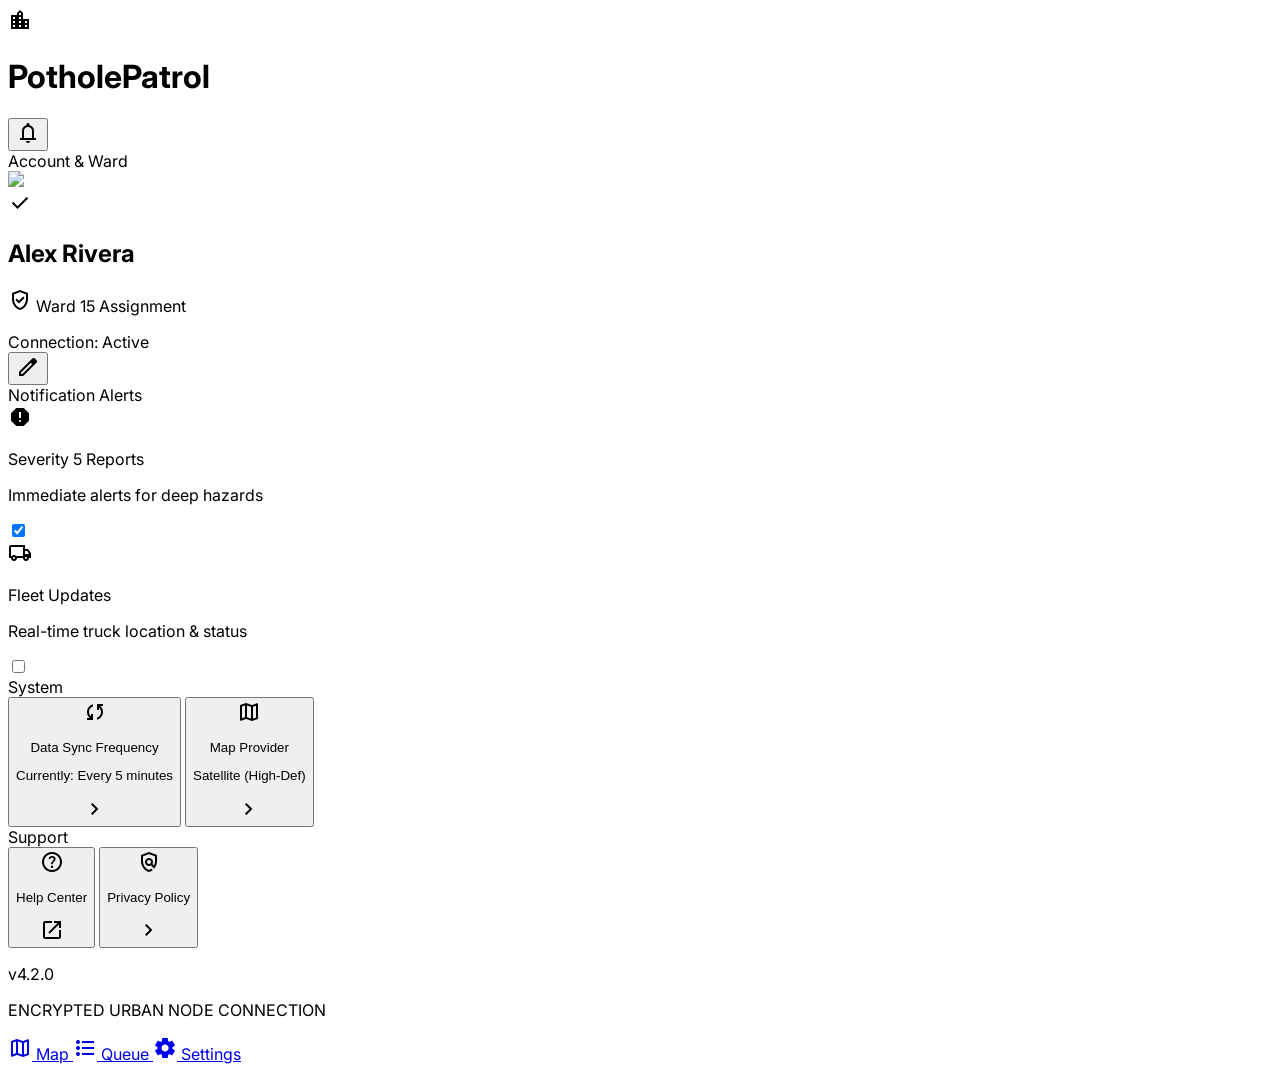
==== Frontend/settings.html @ 8e697a58 "Initiating the repo" ====
<!DOCTYPE html>

<html class="dark" lang="en"><head>
<meta charset="utf-8"/>
<meta content="width=device-width, initial-scale=1.0" name="viewport"/>
<title>Settings | PotholePatrol</title>
<script src="https://cdn.tailwindcss.com?plugins=forms,container-queries"></script>
<link href="https://fonts.googleapis.com/css2?family=Inter:wght@100;300;400;500;600;700;800;900&amp;display=swap" rel="stylesheet"/>
<link href="https://fonts.googleapis.com/css2?family=Material+Symbols+Outlined:wght,FILL@100..700,0..1&amp;display=swap" rel="stylesheet"/>
<script id="tailwind-config">
    tailwind.config = {
      darkMode: "class",
      theme: {
        extend: {
          colors: {
            "on-tertiary-container": "#4a2c00",
            "outline": "#6d758c",
            "error-container": "#9f0519",
            "surface": "#060e20",
            "on-primary-container": "#004132",
            "tertiary-container": "#f8a010",
            "primary-fixed": "#49f4c8",
            "surface-container-lowest": "#000000",
            "surface-container-low": "#091328",
            "primary-dim": "#33e5ba",
            "on-secondary-fixed-variant": "#4e5c71",
            "tertiary-fixed-dim": "#e79400",
            "tertiary-dim": "#e79400",
            "secondary-fixed": "#d5e3fd",
            "tertiary": "#ffb148",
            "on-background": "#dee5ff",
            "secondary-container": "#3a485c",
            "error": "#ff716c",
            "primary": "#49f4c8",
            "surface-dim": "#060e20",
            "on-primary": "#005745",
            "background": "#060e20",
            "primary-container": "#00d4aa",
            "surface-container-high": "#141f38",
            "on-primary-fixed-variant": "#00624d",
            "on-secondary": "#455367",
            "inverse-surface": "#faf8ff",
            "on-surface": "#dee5ff",
            "primary-fixed-dim": "#33e5ba",
            "on-error": "#490006",
            "on-tertiary-fixed-variant": "#563400",
            "surface-bright": "#1f2b49",
            "secondary": "#d5e3fd",
            "surface-container-highest": "#192540",
            "secondary-fixed-dim": "#c7d5ee",
            "surface-variant": "#192540",
            "on-tertiary-fixed": "#2a1700",
            "on-secondary-fixed": "#324054",
            "on-error-container": "#ffa8a3",
            "on-tertiary": "#573500",
            "on-surface-variant": "#a3aac4",
            "inverse-primary": "#006c55",
            "on-primary-fixed": "#004334",
            "secondary-dim": "#c7d5ee",
            "outline-variant": "#40485d",
            "on-secondary-container": "#c3d1ea",
            "surface-tint": "#49f4c8",
            "error-dim": "#d7383b",
            "surface-container": "#0f1930",
            "tertiary-fixed": "#f8a010",
            "inverse-on-surface": "#4d556b"
          },
          fontFamily: {
            "headline": ["Inter"],
            "body": ["Inter"],
            "label": ["Inter"]
          },
          borderRadius: {"DEFAULT": "0.125rem", "lg": "0.25rem", "xl": "0.5rem", "full": "0.75rem"},
        },
      },
    }
  </script>
<style>
    body { font-family: 'Inter', sans-serif; }
    .material-symbols-outlined {
      font-variation-settings: 'FILL' 0, 'wght' 400, 'GRAD' 0, 'opsz' 24;
    }
    .custom-scrollbar::-webkit-scrollbar { width: 4px; }
    .custom-scrollbar::-webkit-scrollbar-track { background: transparent; }
    .custom-scrollbar::-webkit-scrollbar-thumb { background: #192540; border-radius: 10px; }
    
    /* Smooth transitions for interactive elements */
    .transition-all-custom {
      transition: all 0.3s cubic-bezier(0.4, 0, 0.2, 1);
    }
  </style>
<style>
    body {
      min-height: max(884px, 100dvh);
    }
  </style>
</head>
<body class="bg-surface text-on-surface selection:bg-primary/30 min-h-screen pb-24">
<!-- TopAppBar - Updated to match SCREEN_10 -->
<header class="fixed top-0 w-full z-50 bg-slate-950/80 backdrop-blur-md shadow-[0_8px_32px_rgba(0,0,0,0.3)] flex justify-between items-center px-6 h-16">
<div class="flex items-center gap-2">
<span class="material-symbols-outlined text-[#49f4c8]">location_city</span>
<h1 class="text-xl font-extrabold tracking-tighter text-[#49f4c8] uppercase font-['Inter']">PotholePatrol</h1>
</div>
<button class="text-slate-400 hover:text-[#49f4c8] transition-all-custom active:scale-95 duration-200">
<span class="material-symbols-outlined">notifications</span>
</button>
</header>
<main class="pt-20 px-4 max-w-lg mx-auto space-y-8">
<!-- Account & Ward Section -->
<section class="space-y-4">
<label class="font-inter text-[10px] font-bold uppercase tracking-widest text-on-surface-variant ml-2">Account &amp; Ward</label>
<div class="bg-surface-container rounded-xl p-5 flex items-center gap-4 shadow-sm border border-outline-variant/10">
<div class="relative">
<img class="w-16 h-16 rounded-full object-cover border-2 border-primary/20 p-0.5" data-alt="professional portrait of a municipal worker in high-visibility gear with urban architecture in the background" src="https://lh3.googleusercontent.com/aida-public/[base64]"/>
<div class="absolute bottom-0 right-0 bg-primary w-4 h-4 rounded-full border-2 border-surface flex items-center justify-center">
<span class="material-symbols-outlined text-[10px] text-on-primary font-bold">check</span>
</div>
</div>
<div class="flex-1">
<h2 class="font-headline font-bold text-lg text-on-surface">Alex Rivera</h2>
<div class="flex flex-col gap-1">
<p class="text-on-surface-variant text-sm flex items-center gap-1">
<span class="material-symbols-outlined text-sm text-primary">verified_user</span>
            Ward 15 Assignment
          </p>
<!-- Added Status Indicator -->
<div class="flex items-center gap-1.5 mt-1">
<span class="flex h-2 w-2 rounded-full bg-primary animate-pulse"></span>
<span class="text-[10px] font-bold tracking-wider uppercase text-primary/80">Connection: Active</span>
</div>
</div>
</div>
<button class="text-primary hover:bg-primary/10 p-2 rounded-full transition-all-custom">
<span class="material-symbols-outlined">edit</span>
</button>
</div>
</section>
<!-- Notification Alerts -->
<section class="space-y-4">
<label class="font-inter text-[10px] font-bold uppercase tracking-widest text-on-surface-variant ml-2">Notification Alerts</label>
<div class="bg-surface-container rounded-xl overflow-hidden divide-y divide-outline-variant/10">
<div class="flex items-center justify-between p-4 hover:bg-surface-container-high transition-all-custom cursor-pointer">
<div class="flex items-center gap-4">
<span class="material-symbols-outlined text-error" style="font-variation-settings: 'FILL' 1;">report</span>
<div>
<p class="text-on-surface font-medium text-sm">Severity 5 Reports</p>
<p class="text-xs text-on-surface-variant">Immediate alerts for deep hazards</p>
</div>
</div>
<div class="relative inline-flex items-center cursor-pointer">
<input checked="" class="sr-only peer" type="checkbox"/>
<div class="w-11 h-6 bg-surface-container-highest rounded-full transition-all-custom peer peer-checked:after:translate-x-full peer-checked:after:border-white after:content-[''] after:absolute after:top-[2px] after:left-[2px] after:bg-white after:border-gray-300 after:border after:rounded-full after:h-5 after:w-5 after:transition-all-custom peer-checked:bg-primary"></div>
</div>
</div>
<div class="flex items-center justify-between p-4 hover:bg-surface-container-high transition-all-custom cursor-pointer">
<div class="flex items-center gap-4">
<span class="material-symbols-outlined text-on-surface-variant">local_shipping</span>
<div>
<p class="text-on-surface font-medium text-sm">Fleet Updates</p>
<p class="text-xs text-on-surface-variant">Real-time truck location &amp; status</p>
</div>
</div>
<div class="relative inline-flex items-center cursor-pointer">
<input class="sr-only peer" type="checkbox"/>
<div class="w-11 h-6 bg-surface-container-highest rounded-full transition-all-custom peer peer-checked:after:translate-x-full peer-checked:after:border-white after:content-[''] after:absolute after:top-[2px] after:left-[2px] after:bg-white after:border-gray-300 after:border after:rounded-full after:h-5 after:w-5 after:transition-all-custom peer-checked:bg-primary"></div>
</div>
</div>
</div>
</section>
<!-- System -->
<section class="space-y-4">
<label class="font-inter text-[10px] font-bold uppercase tracking-widest text-on-surface-variant ml-2">System</label>
<div class="bg-surface-container rounded-xl overflow-hidden divide-y divide-outline-variant/10">
<button class="w-full flex items-center justify-between p-4 hover:bg-surface-container-high transition-all-custom text-left">
<div class="flex items-center gap-4">
<span class="material-symbols-outlined text-on-surface-variant">sync</span>
<div>
<p class="text-on-surface font-medium text-sm">Data Sync Frequency</p>
<p class="text-xs text-on-surface-variant">Currently: Every 5 minutes</p>
</div>
</div>
<span class="material-symbols-outlined text-on-surface-variant">chevron_right</span>
</button>
<button class="w-full flex items-center justify-between p-4 hover:bg-surface-container-high transition-all-custom text-left">
<div class="flex items-center gap-4">
<span class="material-symbols-outlined text-on-surface-variant">map</span>
<div>
<p class="text-on-surface font-medium text-sm">Map Provider</p>
<p class="text-xs text-on-surface-variant">Satellite (High-Def)</p>
</div>
</div>
<span class="material-symbols-outlined text-on-surface-variant">chevron_right</span>
</button>
</div>
</section>
<!-- Support -->
<section class="space-y-4">
<label class="font-inter text-[10px] font-bold uppercase tracking-widest text-on-surface-variant ml-2">Support</label>
<div class="bg-surface-container rounded-xl overflow-hidden divide-y divide-outline-variant/10">
<button class="w-full flex items-center justify-between p-4 hover:bg-surface-container-high transition-all-custom text-left">
<div class="flex items-center gap-4">
<span class="material-symbols-outlined text-on-surface-variant">help</span>
<p class="text-on-surface font-medium text-sm">Help Center</p>
</div>
<span class="material-symbols-outlined text-on-surface-variant">open_in_new</span>
</button>
<button class="w-full flex items-center justify-between p-4 hover:bg-surface-container-high transition-all-custom text-left">
<div class="flex items-center gap-4">
<span class="material-symbols-outlined text-on-surface-variant">policy</span>
<p class="text-on-surface font-medium text-sm">Privacy Policy</p>
</div>
<span class="material-symbols-outlined text-on-surface-variant">chevron_right</span>
</button>
</div>
</section>
<!-- Footer Meta -->
<footer class="pt-8 pb-12 text-center space-y-2">
<p class="font-inter text-[10px] font-bold uppercase tracking-[0.2em] text-on-surface-variant">v4.2.0</p>
<div class="h-[1px] w-8 bg-outline-variant/30 mx-auto"></div>
<p class="text-[10px] text-on-surface-variant/50">ENCRYPTED URBAN NODE CONNECTION</p>
</footer>
</main>
<!-- BottomNavBar -->
<nav class="fixed bottom-0 left-0 w-full flex justify-around items-center h-20 px-4 pb-safe border-t border-slate-800/30 bg-slate-950/95 backdrop-blur-xl z-50">
<a class="flex flex-col items-center justify-center text-slate-500 hover:text-slate-300 hover:bg-white/5 transition-all-custom active:scale-90 duration-200" href="#">
<span class="material-symbols-outlined">map</span>
<span class="font-inter text-[10px] font-bold uppercase tracking-widest mt-1">Map</span>
</a>
<a class="flex flex-col items-center justify-center text-slate-500 hover:text-slate-300 hover:bg-white/5 transition-all-custom active:scale-90 duration-200" href="#">
<span class="material-symbols-outlined">format_list_bulleted</span>
<span class="font-inter text-[10px] font-bold uppercase tracking-widest mt-1">Queue</span>
</a>
<a class="flex flex-col items-center justify-center bg-teal-500/10 text-teal-400 rounded-2xl px-5 py-2 active:scale-90 transition-all-custom duration-200" href="#">
<span class="material-symbols-outlined" style="font-variation-settings: 'FILL' 1;">settings</span>
<span class="font-inter text-[10px] font-bold uppercase tracking-widest mt-1">Settings</span>
</a>
</nav>
</body></html>
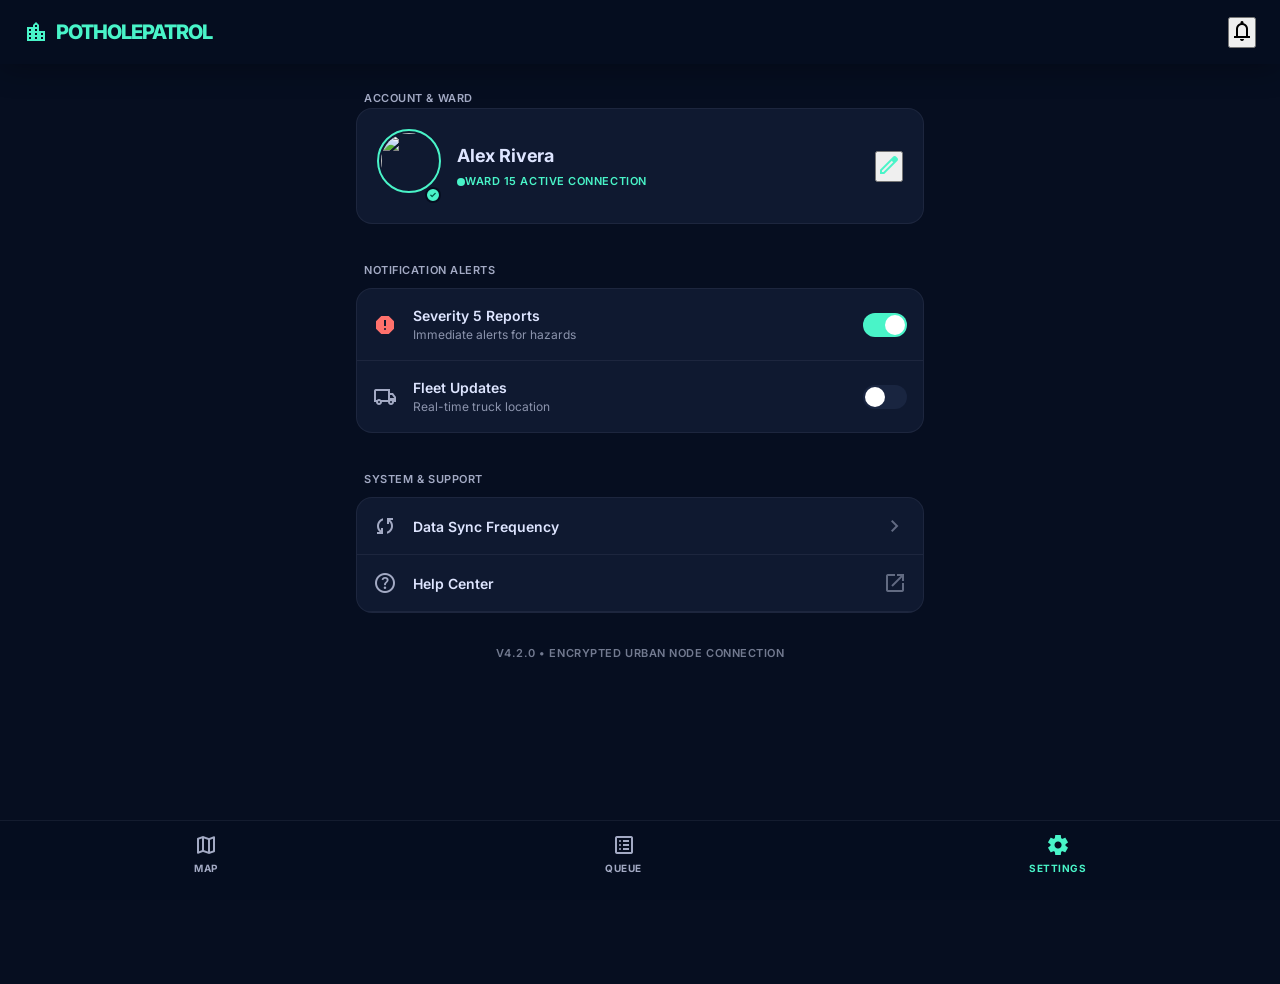
==== commit 70b7753a: "linking up files" ====
--- a/Frontend/settings.html
+++ b/Frontend/settings.html
@@ -1,239 +1,122 @@
 <!DOCTYPE html>
+<html lang="en">
+<head>
+    <meta charset="utf-8"/>
+    <meta content="width=device-width, initial-scale=1.0" name="viewport"/>
+    <title>Settings | PotholePatrol</title>
+    <link href="https://fonts.googleapis.com/css2?family=Inter:wght@400;500;600;700;800&amp;display=swap" rel="stylesheet"/>
+    <link href="https://fonts.googleapis.com/css2?family=Material+Symbols+Outlined:wght,FILL@100..700,0..1&amp;display=swap" rel="stylesheet"/>
+    <link rel="stylesheet" href="style.css">
+    <script src="script.js" defer></script>
+</head>
+<body>
+    <header class="app-bar">
+        <a href="index.html" class="app-logo">
+            <span class="material-symbols-outlined">location_city</span>
+            <h1>PotholePatrol</h1>
+        </a>
+        <button class="nav-icon-btn">
+            <span class="material-symbols-outlined">notifications</span>
+        </button>
+    </header>
 
-<html class="dark" lang="en"><head>
-<meta charset="utf-8"/>
-<meta content="width=device-width, initial-scale=1.0" name="viewport"/>
-<title>Settings | PotholePatrol</title>
-<script src="https://cdn.tailwindcss.com?plugins=forms,container-queries"></script>
-<link href="https://fonts.googleapis.com/css2?family=Inter:wght@100;300;400;500;600;700;800;900&amp;display=swap" rel="stylesheet"/>
-<link href="https://fonts.googleapis.com/css2?family=Material+Symbols+Outlined:wght,FILL@100..700,0..1&amp;display=swap" rel="stylesheet"/>
-<script id="tailwind-config">
-    tailwind.config = {
-      darkMode: "class",
-      theme: {
-        extend: {
-          colors: {
-            "on-tertiary-container": "#4a2c00",
-            "outline": "#6d758c",
-            "error-container": "#9f0519",
-            "surface": "#060e20",
-            "on-primary-container": "#004132",
-            "tertiary-container": "#f8a010",
-            "primary-fixed": "#49f4c8",
-            "surface-container-lowest": "#000000",
-            "surface-container-low": "#091328",
-            "primary-dim": "#33e5ba",
-            "on-secondary-fixed-variant": "#4e5c71",
-            "tertiary-fixed-dim": "#e79400",
-            "tertiary-dim": "#e79400",
-            "secondary-fixed": "#d5e3fd",
-            "tertiary": "#ffb148",
-            "on-background": "#dee5ff",
-            "secondary-container": "#3a485c",
-            "error": "#ff716c",
-            "primary": "#49f4c8",
-            "surface-dim": "#060e20",
-            "on-primary": "#005745",
-            "background": "#060e20",
-            "primary-container": "#00d4aa",
-            "surface-container-high": "#141f38",
-            "on-primary-fixed-variant": "#00624d",
-            "on-secondary": "#455367",
-            "inverse-surface": "#faf8ff",
-            "on-surface": "#dee5ff",
-            "primary-fixed-dim": "#33e5ba",
-            "on-error": "#490006",
-            "on-tertiary-fixed-variant": "#563400",
-            "surface-bright": "#1f2b49",
-            "secondary": "#d5e3fd",
-            "surface-container-highest": "#192540",
-            "secondary-fixed-dim": "#c7d5ee",
-            "surface-variant": "#192540",
-            "on-tertiary-fixed": "#2a1700",
-            "on-secondary-fixed": "#324054",
-            "on-error-container": "#ffa8a3",
-            "on-tertiary": "#573500",
-            "on-surface-variant": "#a3aac4",
-            "inverse-primary": "#006c55",
-            "on-primary-fixed": "#004334",
-            "secondary-dim": "#c7d5ee",
-            "outline-variant": "#40485d",
-            "on-secondary-container": "#c3d1ea",
-            "surface-tint": "#49f4c8",
-            "error-dim": "#d7383b",
-            "surface-container": "#0f1930",
-            "tertiary-fixed": "#f8a010",
-            "inverse-on-surface": "#4d556b"
-          },
-          fontFamily: {
-            "headline": ["Inter"],
-            "body": ["Inter"],
-            "label": ["Inter"]
-          },
-          borderRadius: {"DEFAULT": "0.125rem", "lg": "0.25rem", "xl": "0.5rem", "full": "0.75rem"},
-        },
-      },
-    }
-  </script>
-<style>
-    body { font-family: 'Inter', sans-serif; }
-    .material-symbols-outlined {
-      font-variation-settings: 'FILL' 0, 'wght' 400, 'GRAD' 0, 'opsz' 24;
-    }
-    .custom-scrollbar::-webkit-scrollbar { width: 4px; }
-    .custom-scrollbar::-webkit-scrollbar-track { background: transparent; }
-    .custom-scrollbar::-webkit-scrollbar-thumb { background: #192540; border-radius: 10px; }
-    
-    /* Smooth transitions for interactive elements */
-    .transition-all-custom {
-      transition: all 0.3s cubic-bezier(0.4, 0, 0.2, 1);
-    }
-  </style>
-<style>
-    body {
-      min-height: max(884px, 100dvh);
-    }
-  </style>
-</head>
-<body class="bg-surface text-on-surface selection:bg-primary/30 min-h-screen pb-24">
-<!-- TopAppBar - Updated to match SCREEN_10 -->
-<header class="fixed top-0 w-full z-50 bg-slate-950/80 backdrop-blur-md shadow-[0_8px_32px_rgba(0,0,0,0.3)] flex justify-between items-center px-6 h-16">
-<div class="flex items-center gap-2">
-<span class="material-symbols-outlined text-[#49f4c8]">location_city</span>
-<h1 class="text-xl font-extrabold tracking-tighter text-[#49f4c8] uppercase font-['Inter']">PotholePatrol</h1>
-</div>
-<button class="text-slate-400 hover:text-[#49f4c8] transition-all-custom active:scale-95 duration-200">
-<span class="material-symbols-outlined">notifications</span>
-</button>
-</header>
-<main class="pt-20 px-4 max-w-lg mx-auto space-y-8">
-<!-- Account & Ward Section -->
-<section class="space-y-4">
-<label class="font-inter text-[10px] font-bold uppercase tracking-widest text-on-surface-variant ml-2">Account &amp; Ward</label>
-<div class="bg-surface-container rounded-xl p-5 flex items-center gap-4 shadow-sm border border-outline-variant/10">
-<div class="relative">
-<img class="w-16 h-16 rounded-full object-cover border-2 border-primary/20 p-0.5" data-alt="professional portrait of a municipal worker in high-visibility gear with urban architecture in the background" src="https://lh3.googleusercontent.com/aida-public/[base64]"/>
-<div class="absolute bottom-0 right-0 bg-primary w-4 h-4 rounded-full border-2 border-surface flex items-center justify-center">
-<span class="material-symbols-outlined text-[10px] text-on-primary font-bold">check</span>
-</div>
-</div>
-<div class="flex-1">
-<h2 class="font-headline font-bold text-lg text-on-surface">Alex Rivera</h2>
-<div class="flex flex-col gap-1">
-<p class="text-on-surface-variant text-sm flex items-center gap-1">
-<span class="material-symbols-outlined text-sm text-primary">verified_user</span>
-            Ward 15 Assignment
-          </p>
-<!-- Added Status Indicator -->
-<div class="flex items-center gap-1.5 mt-1">
-<span class="flex h-2 w-2 rounded-full bg-primary animate-pulse"></span>
-<span class="text-[10px] font-bold tracking-wider uppercase text-primary/80">Connection: Active</span>
-</div>
-</div>
-</div>
-<button class="text-primary hover:bg-primary/10 p-2 rounded-full transition-all-custom">
-<span class="material-symbols-outlined">edit</span>
-</button>
-</div>
-</section>
-<!-- Notification Alerts -->
-<section class="space-y-4">
-<label class="font-inter text-[10px] font-bold uppercase tracking-widest text-on-surface-variant ml-2">Notification Alerts</label>
-<div class="bg-surface-container rounded-xl overflow-hidden divide-y divide-outline-variant/10">
-<div class="flex items-center justify-between p-4 hover:bg-surface-container-high transition-all-custom cursor-pointer">
-<div class="flex items-center gap-4">
-<span class="material-symbols-outlined text-error" style="font-variation-settings: 'FILL' 1;">report</span>
-<div>
-<p class="text-on-surface font-medium text-sm">Severity 5 Reports</p>
-<p class="text-xs text-on-surface-variant">Immediate alerts for deep hazards</p>
-</div>
-</div>
-<div class="relative inline-flex items-center cursor-pointer">
-<input checked="" class="sr-only peer" type="checkbox"/>
-<div class="w-11 h-6 bg-surface-container-highest rounded-full transition-all-custom peer peer-checked:after:translate-x-full peer-checked:after:border-white after:content-[''] after:absolute after:top-[2px] after:left-[2px] after:bg-white after:border-gray-300 after:border after:rounded-full after:h-5 after:w-5 after:transition-all-custom peer-checked:bg-primary"></div>
-</div>
-</div>
-<div class="flex items-center justify-between p-4 hover:bg-surface-container-high transition-all-custom cursor-pointer">
-<div class="flex items-center gap-4">
-<span class="material-symbols-outlined text-on-surface-variant">local_shipping</span>
-<div>
-<p class="text-on-surface font-medium text-sm">Fleet Updates</p>
-<p class="text-xs text-on-surface-variant">Real-time truck location &amp; status</p>
-</div>
-</div>
-<div class="relative inline-flex items-center cursor-pointer">
-<input class="sr-only peer" type="checkbox"/>
-<div class="w-11 h-6 bg-surface-container-highest rounded-full transition-all-custom peer peer-checked:after:translate-x-full peer-checked:after:border-white after:content-[''] after:absolute after:top-[2px] after:left-[2px] after:bg-white after:border-gray-300 after:border after:rounded-full after:h-5 after:w-5 after:transition-all-custom peer-checked:bg-primary"></div>
-</div>
-</div>
-</div>
-</section>
-<!-- System -->
-<section class="space-y-4">
-<label class="font-inter text-[10px] font-bold uppercase tracking-widest text-on-surface-variant ml-2">System</label>
-<div class="bg-surface-container rounded-xl overflow-hidden divide-y divide-outline-variant/10">
-<button class="w-full flex items-center justify-between p-4 hover:bg-surface-container-high transition-all-custom text-left">
-<div class="flex items-center gap-4">
-<span class="material-symbols-outlined text-on-surface-variant">sync</span>
-<div>
-<p class="text-on-surface font-medium text-sm">Data Sync Frequency</p>
-<p class="text-xs text-on-surface-variant">Currently: Every 5 minutes</p>
-</div>
-</div>
-<span class="material-symbols-outlined text-on-surface-variant">chevron_right</span>
-</button>
-<button class="w-full flex items-center justify-between p-4 hover:bg-surface-container-high transition-all-custom text-left">
-<div class="flex items-center gap-4">
-<span class="material-symbols-outlined text-on-surface-variant">map</span>
-<div>
-<p class="text-on-surface font-medium text-sm">Map Provider</p>
-<p class="text-xs text-on-surface-variant">Satellite (High-Def)</p>
-</div>
-</div>
-<span class="material-symbols-outlined text-on-surface-variant">chevron_right</span>
-</button>
-</div>
-</section>
-<!-- Support -->
-<section class="space-y-4">
-<label class="font-inter text-[10px] font-bold uppercase tracking-widest text-on-surface-variant ml-2">Support</label>
-<div class="bg-surface-container rounded-xl overflow-hidden divide-y divide-outline-variant/10">
-<button class="w-full flex items-center justify-between p-4 hover:bg-surface-container-high transition-all-custom text-left">
-<div class="flex items-center gap-4">
-<span class="material-symbols-outlined text-on-surface-variant">help</span>
-<p class="text-on-surface font-medium text-sm">Help Center</p>
-</div>
-<span class="material-symbols-outlined text-on-surface-variant">open_in_new</span>
-</button>
-<button class="w-full flex items-center justify-between p-4 hover:bg-surface-container-high transition-all-custom text-left">
-<div class="flex items-center gap-4">
-<span class="material-symbols-outlined text-on-surface-variant">policy</span>
-<p class="text-on-surface font-medium text-sm">Privacy Policy</p>
-</div>
-<span class="material-symbols-outlined text-on-surface-variant">chevron_right</span>
-</button>
-</div>
-</section>
-<!-- Footer Meta -->
-<footer class="pt-8 pb-12 text-center space-y-2">
-<p class="font-inter text-[10px] font-bold uppercase tracking-[0.2em] text-on-surface-variant">v4.2.0</p>
-<div class="h-[1px] w-8 bg-outline-variant/30 mx-auto"></div>
-<p class="text-[10px] text-on-surface-variant/50">ENCRYPTED URBAN NODE CONNECTION</p>
-</footer>
-</main>
-<!-- BottomNavBar -->
-<nav class="fixed bottom-0 left-0 w-full flex justify-around items-center h-20 px-4 pb-safe border-t border-slate-800/30 bg-slate-950/95 backdrop-blur-xl z-50">
-<a class="flex flex-col items-center justify-center text-slate-500 hover:text-slate-300 hover:bg-white/5 transition-all-custom active:scale-90 duration-200" href="#">
-<span class="material-symbols-outlined">map</span>
-<span class="font-inter text-[10px] font-bold uppercase tracking-widest mt-1">Map</span>
-</a>
-<a class="flex flex-col items-center justify-center text-slate-500 hover:text-slate-300 hover:bg-white/5 transition-all-custom active:scale-90 duration-200" href="#">
-<span class="material-symbols-outlined">format_list_bulleted</span>
-<span class="font-inter text-[10px] font-bold uppercase tracking-widest mt-1">Queue</span>
-</a>
-<a class="flex flex-col items-center justify-center bg-teal-500/10 text-teal-400 rounded-2xl px-5 py-2 active:scale-90 transition-all-custom duration-200" href="#">
-<span class="material-symbols-outlined" style="font-variation-settings: 'FILL' 1;">settings</span>
-<span class="font-inter text-[10px] font-bold uppercase tracking-widest mt-1">Settings</span>
-</a>
-</nav>
-</body></html>+    <main class="container" style="margin-top: 84px; max-width: 600px; margin-left: auto; margin-right: auto;">
+        <!-- Account & Ward -->
+        <section style="margin-bottom: 32px;">
+            <label class="label-sm" style="color: var(--on-surface-variant); margin-left: 8px;">Account & Ward</label>
+            <div class="card flex items-center gap-4 mt-2" style="border: 1px solid var(--outline-variant);">
+                <div style="position: relative;">
+                    <img src="https://lh3.googleusercontent.com/aida-public/[base64]" 
+                         style="width: 64px; height: 64px; border-radius: 50%; border: 2px solid var(--primary); padding: 2px;">
+                    <div style="position: absolute; bottom: 0; right: 0; width: 16px; height: 16px; background: var(--primary); border-radius: 50%; display: flex; align-items: center; justify-content: center; border: 2px solid var(--surface);">
+                        <span class="material-symbols-outlined" style="font-size: 10px; color: var(--on-primary); font-weight: 800;">check</span>
+                    </div>
+                </div>
+                <div style="flex: 1;">
+                    <h2 style="font-size: 1.125rem; font-weight: 700;">Alex Rivera</h2>
+                    <div class="flex items-center gap-1.5" style="margin-top: 4px;">
+                        <span class="animate-pulse" style="width: 8px; height: 8px; background: var(--primary); border-radius: 50%;"></span>
+                        <span class="label-sm" style="color: var(--primary);">Ward 15 Active Connection</span>
+                    </div>
+                </div>
+                <button class="nav-icon-btn" style="color: var(--primary);">
+                    <span class="material-symbols-outlined">edit</span>
+                </button>
+            </div>
+        </section>
+
+        <!-- Notification Alerts -->
+        <section style="margin-bottom: 32px;">
+            <label class="label-sm" style="color: var(--on-surface-variant); margin-left: 8px;">Notification Alerts</label>
+            <div class="card" style="padding: 0; overflow: hidden; margin-top: 8px; border: 1px solid var(--outline-variant);">
+                <div class="flex justify-between items-center" style="padding: 16px; border-bottom: 1px solid var(--outline-variant);">
+                    <div class="flex items-center gap-4">
+                        <span class="material-symbols-outlined" style="color: var(--error); font-variation-settings: 'FILL' 1;">report</span>
+                        <div>
+                            <p style="font-weight: 600; font-size: 14px;">Severity 5 Reports</p>
+                            <p style="font-size: 12px; opacity: 0.6;">Immediate alerts for hazards</p>
+                        </div>
+                    </div>
+                    <!-- Simulated Switch -->
+                    <div style="width: 44px; height: 24px; background: var(--primary); border-radius: 24px; position: relative; cursor: pointer;">
+                        <div style="position: absolute; width: 20px; height: 20px; background: white; border-radius: 50%; top: 2px; right: 2px;"></div>
+                    </div>
+                </div>
+                <div class="flex justify-between items-center" style="padding: 16px;">
+                    <div class="flex items-center gap-4">
+                        <span class="material-symbols-outlined" style="color: var(--on-surface-variant);">local_shipping</span>
+                        <div>
+                            <p style="font-weight: 600; font-size: 14px;">Fleet Updates</p>
+                            <p style="font-size: 12px; opacity: 0.6;">Real-time truck location</p>
+                        </div>
+                    </div>
+                    <!-- Simulated Switch (Off) -->
+                    <div style="width: 44px; height: 24px; background: var(--surface-container-highest); border-radius: 24px; position: relative; cursor: pointer;">
+                        <div style="position: absolute; width: 20px; height: 20px; background: white; border-radius: 50%; top: 2px; left: 2px;"></div>
+                    </div>
+                </div>
+            </div>
+        </section>
+
+        <!-- System & Support -->
+        <section>
+            <label class="label-sm" style="color: var(--on-surface-variant); margin-left: 8px;">System & Support</label>
+            <div class="card" style="padding: 0; overflow: hidden; margin-top: 8px; border: 1px solid var(--outline-variant);">
+                <div class="flex justify-between items-center" style="padding: 16px; border-bottom: 1px solid var(--outline-variant);">
+                    <div class="flex items-center gap-4">
+                        <span class="material-symbols-outlined" style="color: var(--on-surface-variant);">sync</span>
+                        <p style="font-weight: 600; font-size: 14px;">Data Sync Frequency</p>
+                    </div>
+                    <span class="material-symbols-outlined" style="opacity: 0.4;">chevron_right</span>
+                </div>
+                <div class="flex justify-between items-center" style="padding: 16px; border-bottom: 1px solid var(--outline-variant);">
+                    <div class="flex items-center gap-4">
+                        <span class="material-symbols-outlined" style="color: var(--on-surface-variant);">help</span>
+                        <p style="font-weight: 600; font-size: 14px;">Help Center</p>
+                    </div>
+                    <span class="material-symbols-outlined" style="opacity: 0.4;">open_in_new</span>
+                </div>
+            </div>
+        </section>
+
+        <footer style="padding: 32px 0; text-align: center;">
+            <p class="label-sm" style="opacity: 0.5;">v4.2.0 • ENCRYPTED URBAN NODE CONNECTION</p>
+        </footer>
+    </main>
+
+    <nav class="bottom-nav">
+        <a href="index.html" class="nav-item">
+            <span class="material-symbols-outlined">map</span>
+            Map
+        </a>
+        <a href="queue.html" class="nav-item">
+            <span class="material-symbols-outlined">list_alt</span>
+            Queue
+        </a>
+        <a href="settings.html" class="nav-item">
+            <span class="material-symbols-outlined">settings</span>
+            Settings
+        </a>
+    </nav>
+</body>
+</html>
--- a/Frontend/style.css
+++ b/Frontend/style.css
@@ -0,0 +1,263 @@
+/* 
+ * PotholePatrol: Kinetic Command Center
+ * Core Stylesheet (Design System v1.0)
+ */
+
+@import url('https://fonts.googleapis.com/css2?family=Inter:wght@100..900&display=swap');
+
+:root {
+    /* Color Palette - Tonal Architecture */
+    --primary: #49f4c8;
+    --primary-container: #00d4aa;
+    --on-primary: #005745;
+    
+    --surface: #060e20;
+    --surface-bright: #1f2b49;
+    --surface-dim: #060e20;
+    
+    --surface-container-lowest: #000000;
+    --surface-container-low: #091328;
+    --surface-container: #0f1930;
+    --surface-container-high: #141f38;
+    --surface-container-highest: #192540;
+    
+    --on-surface: #dee5ff;
+    --on-surface-variant: #a3aac4;
+    
+    --error: #ff716c;
+    --error-container: #9f0519;
+    --on-error: #490006;
+    
+    --tertiary: #ffb148;
+    --tertiary-container: #f8a010;
+    
+    --outline: #6d758c;
+    --outline-variant: rgba(109, 117, 140, 0.15);
+
+    /* Typography Scales */
+    --font-main: 'Inter', sans-serif;
+    
+    --display-lg: 3.5rem;
+    --headline-sm: 1.5rem;
+    --body-md: 0.875rem;
+    --label-sm: 0.6875rem;
+
+    /* Spacing & Radii */
+    --radius-sm: 4px;
+    --radius-md: 8px;
+    --radius-lg: 12px;
+    --radius-xl: 16px;
+    --radius-full: 9999px;
+}
+
+/* Global Reset & Base */
+* {
+    margin: 0;
+    padding: 0;
+    box-sizing: border-box;
+    -webkit-font-smoothing: antialiased;
+}
+
+body {
+    background-color: var(--surface);
+    color: var(--on-surface);
+    font-family: var(--font-main);
+    line-height: 1.5;
+    overflow-x: hidden;
+    min-height: 100dvh;
+    padding-bottom: 80px; /* Space for bottom nav */
+}
+
+/* Typography Implementation */
+h1, h2, h3, .headline {
+    font-weight: 500;
+    letter-spacing: -0.01em;
+}
+
+.display-lg {
+    font-size: var(--display-lg);
+    font-weight: 800;
+    letter-spacing: -0.02em;
+}
+
+.headline-sm {
+    font-size: var(--headline-sm);
+    font-weight: 500;
+}
+
+.label-sm {
+    font-size: var(--label-sm);
+    text-transform: uppercase;
+    letter-spacing: 0.05em;
+    font-weight: 600;
+}
+
+/* Layout Utilities (Minimal Set for Flexibility) */
+.container { padding: 0 16px; }
+.flex { display: flex; }
+.grid { display: grid; }
+.items-center { align-items: center; }
+.justify-between { justify-content: space-between; }
+.gap-2 { gap: 8px; }
+.gap-4 { gap: 16px; }
+.w-full { width: 100%; }
+.mt-4 { margin-top: 16px; }
+.mb-4 { margin-bottom: 16px; }
+
+/* Components - Kinetic Command Center */
+
+/* App Bar (Header) */
+header.app-bar {
+    position: fixed;
+    top: 0;
+    left: 0;
+    width: 100%;
+    height: 64px;
+    background: rgba(6, 14, 32, 0.8);
+    backdrop-filter: blur(20px);
+    -webkit-backdrop-filter: blur(20px);
+    z-index: 100;
+    display: flex;
+    align-items: center;
+    justify-content: space-between;
+    padding: 0 24px;
+    box-shadow: 0 4px 30px rgba(0, 0, 0, 0.3);
+}
+
+.app-logo {
+    display: flex;
+    align-items: center;
+    gap: 8px;
+    color: var(--primary);
+    text-decoration: none;
+}
+
+.app-logo span { font-size: 24px; }
+.app-logo h1 {
+    font-size: 1.25rem;
+    font-weight: 800;
+    letter-spacing: -0.05em;
+    text-transform: uppercase;
+}
+
+/* Bottom Navigation */
+nav.bottom-nav {
+    position: fixed;
+    bottom: 0;
+    left: 0;
+    width: 100%;
+    height: 80px;
+    background: rgba(6, 14, 32, 0.9);
+    backdrop-filter: blur(12px);
+    -webkit-backdrop-filter: blur(12px);
+    border-top: 1px solid var(--outline-variant);
+    display: flex;
+    justify-content: space-around;
+    align-items: center;
+    padding-bottom: 12px;
+    z-index: 100;
+}
+
+.nav-item {
+    display: flex;
+    flex-direction: column;
+    align-items: center;
+    text-decoration: none;
+    color: var(--on-surface-variant);
+    font-size: 10px;
+    font-weight: 700;
+    text-transform: uppercase;
+    letter-spacing: 0.05em;
+    transition: all 0.2s ease;
+}
+
+.nav-item.active {
+    color: var(--primary);
+}
+
+.nav-item span {
+    font-size: 24px;
+    margin-bottom: 4px;
+}
+
+.nav-item:active { transform: scale(0.9); }
+
+/* Cards */
+.card {
+    background-color: var(--surface-container);
+    border-radius: var(--radius-xl);
+    padding: 20px;
+    transition: background-color 0.2s ease;
+}
+
+.card-low { background-color: var(--surface-container-low); }
+.card-high { background-color: var(--surface-container-high); }
+
+/* Buttons */
+.btn-primary {
+    background: linear-gradient(135deg, var(--primary) 0%, var(--primary-container) 100%);
+    color: var(--on-primary);
+    border: none;
+    padding: 12px 24px;
+    border-radius: var(--radius-md);
+    font-weight: 700;
+    text-transform: uppercase;
+    letter-spacing: 0.02em;
+    cursor: pointer;
+    transition: transform 0.1s ease, box-shadow 0.2s ease;
+    box-shadow: 0 4px 15px rgba(73, 244, 200, 0.2);
+}
+
+.btn-primary:active { transform: scale(0.96); }
+
+.btn-secondary {
+    background: transparent;
+    border: 1px solid rgba(73, 244, 200, 0.3);
+    color: var(--primary);
+    padding: 10px 20px;
+    border-radius: var(--radius-md);
+    font-weight: 600;
+    cursor: pointer;
+}
+
+/* Status Chips */
+.status-chip {
+    display: inline-flex;
+    align-items: center;
+    padding: 4px 12px;
+    border-radius: var(--radius-full);
+    font-size: 10px;
+    font-weight: 800;
+    text-transform: uppercase;
+}
+
+.chip-critical {
+    background: rgba(239, 68, 68, 0.1);
+    color: var(--error);
+    box-shadow: 0 0 8px rgba(239, 68, 68, 0.2);
+}
+
+.chip-success {
+    background: rgba(73, 244, 200, 0.1);
+    color: var(--primary);
+}
+
+/* Glow Effects */
+.glow-primary { box-shadow: 0 0 20px rgba(73, 244, 200, 0.2); }
+.glow-error { box-shadow: 0 0 20px rgba(255, 113, 108, 0.2); }
+
+/* Custom Scrollbar */
+::-webkit-scrollbar { width: 4px; }
+::-webkit-scrollbar-track { background: var(--surface); }
+::-webkit-scrollbar-thumb {
+    background: var(--surface-container-highest);
+    border-radius: 10px;
+}
+
+/* Animations */
+@keyframes pulse-light {
+    0%, 100% { opacity: 1; transform: scale(1); }
+    50% { opacity: 0.7; transform: scale(0.95); }
+}
+
+.animate-pulse { animation: pulse-light 2s infinite; }
